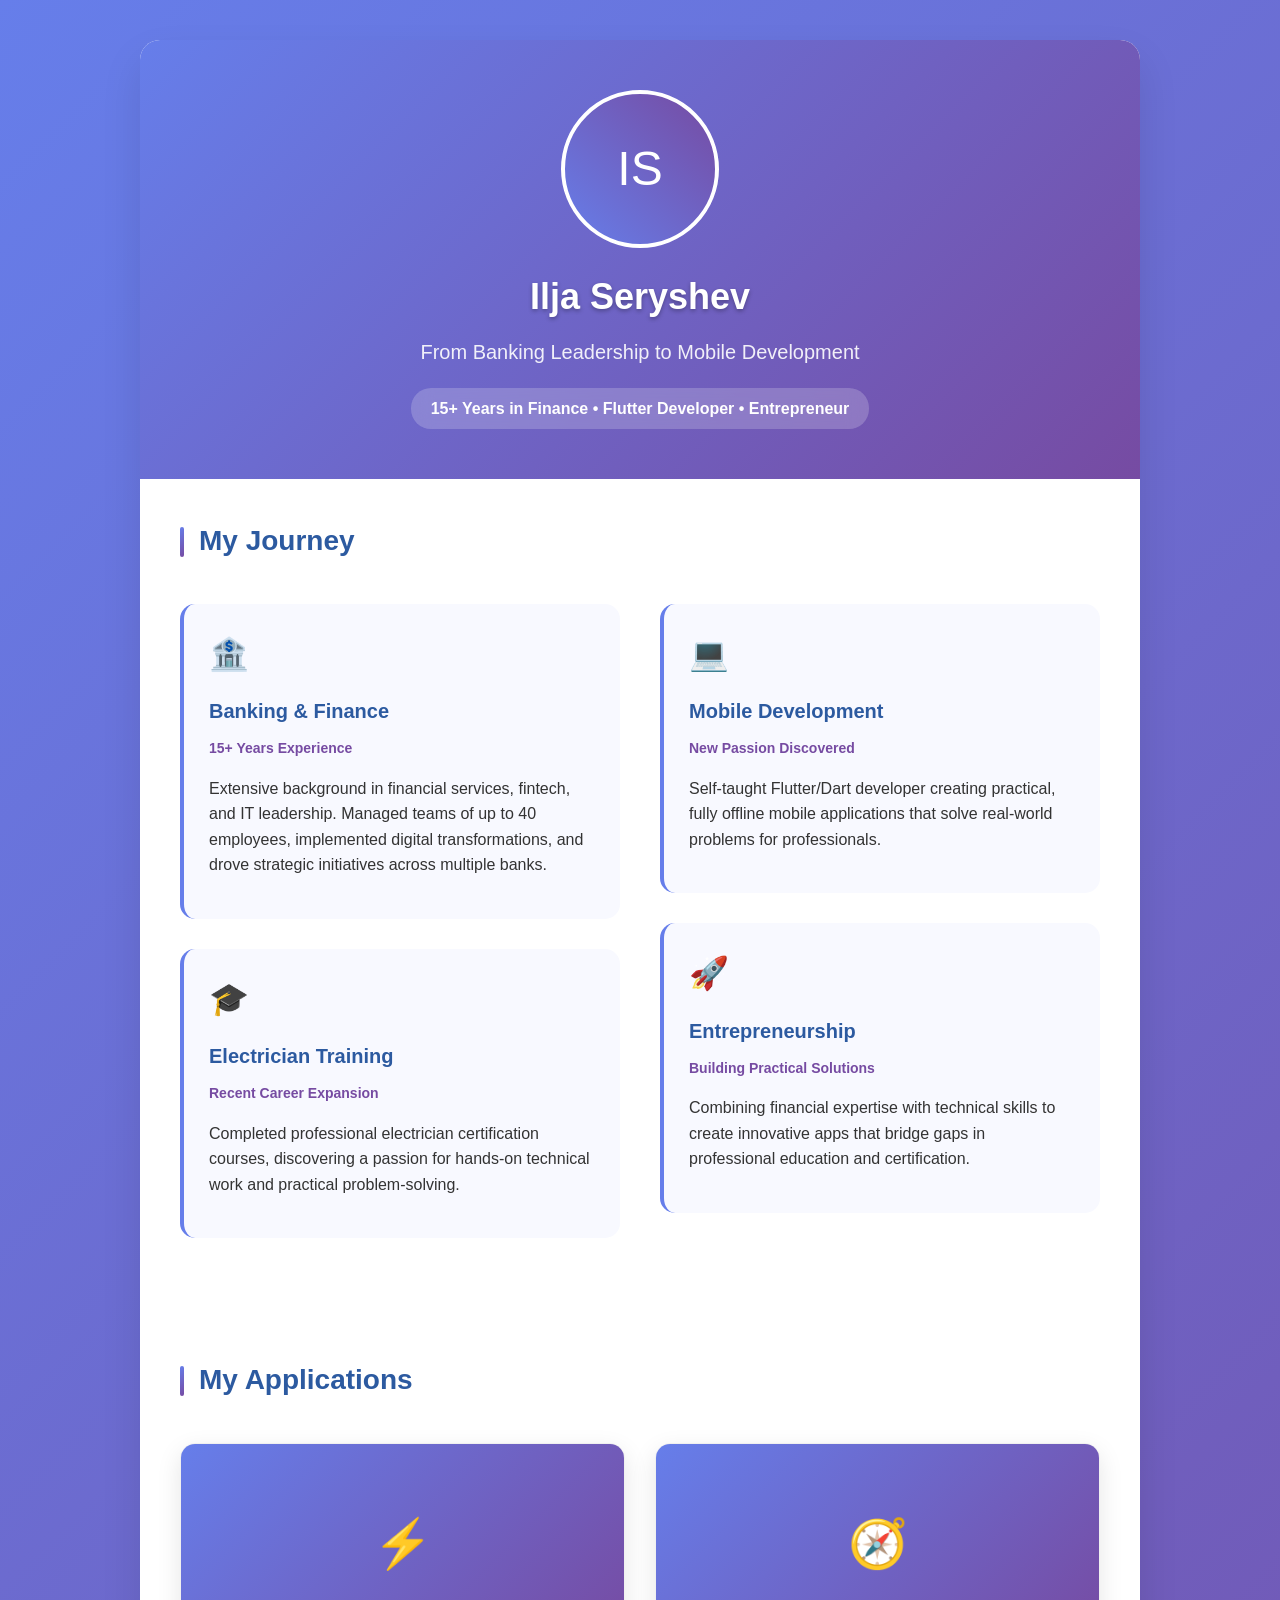
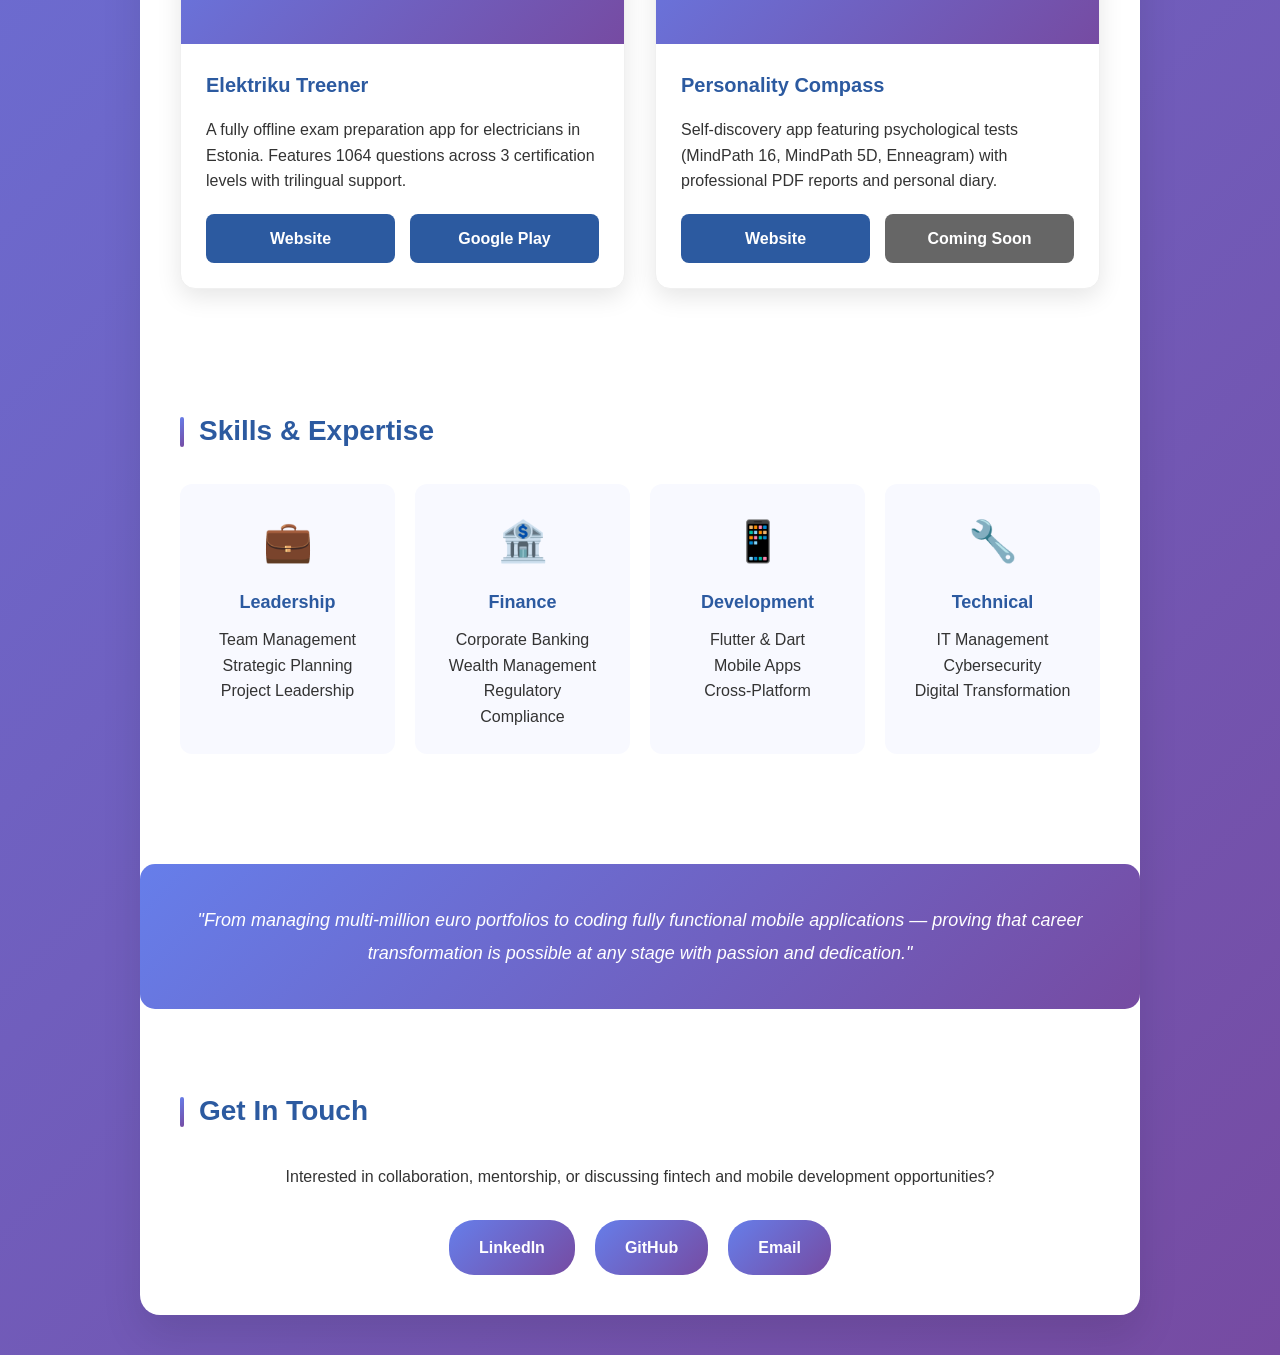
==== index.html @ 9f8ef27c "Create index.html" ====
<!DOCTYPE html>
<html lang="en">
<head>
  <meta charset="UTF-8">
  <meta name="viewport" content="width=device-width, initial-scale=1.0">
  <title>Ilja Seryshev - From Banking to Mobile Development</title>
  
  <style>
    :root {
      --primary: #2c5aa0;
      --secondary: #667eea;
      --accent: #764ba2;
      --text: #333;
      --light: #f8f9ff;
      --white: #ffffff;
    }
    
    body {
      font-family: -apple-system, BlinkMacSystemFont, 'Segoe UI', Roboto, sans-serif;
      background: linear-gradient(135deg, #667eea 0%, #764ba2 100%);
      padding: 20px;
      max-width: 1000px;
      margin: 0 auto;
      line-height: 1.6;
      color: var(--text);
      min-height: 100vh;
    }
    
    .container {
      background: var(--white);
      border-radius: 20px;
      overflow: hidden;
      box-shadow: 0 20px 40px rgba(0,0,0,0.1);
      margin: 20px 0;
    }
    
    .header {
      text-align: center;
      padding: 50px 20px;
      background: linear-gradient(135deg, var(--secondary) 0%, var(--accent) 100%);
      color: var(--white);
      position: relative;
    }
    
    .profile-image {
      width: 150px;
      height: 150px;
      border-radius: 50%;
      border: 4px solid var(--white);
      margin: 0 auto 20px;
      background: linear-gradient(45deg, #667eea, #764ba2);
      display: flex;
      align-items: center;
      justify-content: center;
      font-size: 48px;
      color: white;
    }
    
    .name {
      font-size: 36px;
      font-weight: bold;
      margin-bottom: 10px;
      text-shadow: 0 2px 4px rgba(0,0,0,0.3);
    }
    
    .tagline {
      font-size: 20px;
      opacity: 0.9;
      margin-bottom: 20px;
    }
    
    .journey-tag {
      background: rgba(255,255,255,0.2);
      color: var(--white);
      padding: 8px 20px;
      border-radius: 20px;
      font-size: 16px;
      font-weight: bold;
      backdrop-filter: blur(10px);
      display: inline-block;
    }
    
    .content-section {
      padding: 40px;
    }
    
    .section-title {
      font-size: 28px;
      font-weight: bold;
      color: var(--primary);
      margin-bottom: 30px;
      display: flex;
      align-items: center;
      gap: 15px;
    }
    
    .section-title::before {
      content: "";
      width: 4px;
      height: 30px;
      background: linear-gradient(135deg, var(--secondary) 0%, var(--accent) 100%);
      border-radius: 2px;
    }
    
    .journey-container {
      display: grid;
      grid-template-columns: 1fr 1fr;
      gap: 40px;
      margin: 40px 0;
    }
    
    .journey-column {
      display: flex;
      flex-direction: column;
      gap: 30px;
    }
    
    .journey-card {
      background: var(--light);
      padding: 25px;
      border-radius: 15px;
      border-left: 4px solid var(--secondary);
      transition: transform 0.3s ease;
    }
    
    .journey-card:hover {
      transform: translateY(-5px);
      box-shadow: 0 10px 25px rgba(102, 126, 234, 0.15);
    }
    
    .journey-icon {
      font-size: 32px;
      margin-bottom: 15px;
    }
    
    .journey-title {
      font-weight: bold;
      color: var(--primary);
      margin-bottom: 10px;
      font-size: 20px;
    }
    
    .journey-period {
      color: var(--accent);
      font-weight: bold;
      margin-bottom: 10px;
      font-size: 14px;
    }
    
    .apps-grid {
      display: grid;
      grid-template-columns: repeat(auto-fit, minmax(300px, 1fr));
      gap: 30px;
      margin: 40px 0;
    }
    
    .app-card {
      background: var(--white);
      border-radius: 15px;
      overflow: hidden;
      box-shadow: 0 8px 25px rgba(0,0,0,0.1);
      transition: transform 0.3s ease;
      border: 1px solid #f0f0f0;
    }
    
    .app-card:hover {
      transform: translateY(-8px);
      box-shadow: 0 15px 35px rgba(102, 126, 234, 0.2);
    }
    
    .app-image {
      height: 200px;
      background: linear-gradient(135deg, var(--secondary) 0%, var(--accent) 100%);
      display: flex;
      align-items: center;
      justify-content: center;
      font-size: 48px;
      color: white;
    }
    
    .app-content {
      padding: 25px;
    }
    
    .app-title {
      font-weight: bold;
      color: var(--primary);
      margin-bottom: 10px;
      font-size: 20px;
    }
    
    .app-links {
      display: flex;
      gap: 15px;
      margin-top: 20px;
    }
    
    .app-link {
      flex: 1;
      text-align: center;
      padding: 12px;
      background: var(--primary);
      color: white;
      text-decoration: none;
      border-radius: 8px;
      font-weight: bold;
      transition: background 0.3s ease;
    }
    
    .app-link:hover {
      background: var(--secondary);
    }
    
    .skills-grid {
      display: grid;
      grid-template-columns: repeat(auto-fit, minmax(200px, 1fr));
      gap: 20px;
      margin: 30px 0;
    }
    
    .skill-category {
      background: var(--light);
      padding: 25px;
      border-radius: 12px;
      text-align: center;
    }
    
    .skill-icon {
      font-size: 40px;
      margin-bottom: 15px;
      color: var(--primary);
    }
    
    .skill-title {
      font-weight: bold;
      color: var(--primary);
      margin-bottom: 10px;
      font-size: 18px;
    }
    
    .contact-links {
      display: flex;
      justify-content: center;
      gap: 20px;
      margin-top: 30px;
    }
    
    .contact-link {
      padding: 15px 30px;
      background: linear-gradient(135deg, var(--secondary) 0%, var(--accent) 100%);
      color: white;
      text-decoration: none;
      border-radius: 25px;
      font-weight: bold;
      transition: transform 0.3s ease;
    }
    
    .contact-link:hover {
      transform: translateY(-3px);
    }
    
    .quote {
      font-style: italic;
      text-align: center;
      padding: 40px;
      background: linear-gradient(135deg, var(--secondary) 0%, var(--accent) 100%);
      color: white;
      border-radius: 15px;
      margin: 40px 0;
      font-size: 18px;
      line-height: 1.8;
    }
    
    @media (max-width: 768px) {
      .journey-container {
        grid-template-columns: 1fr;
        gap: 20px;
      }
      
      .apps-grid {
        grid-template-columns: 1fr;
      }
      
      .name {
        font-size: 28px;
      }
      
      .tagline {
        font-size: 18px;
      }
      
      .content-section {
        padding: 30px 20px;
      }
      
      .contact-links {
        flex-direction: column;
        align-items: center;
      }
    }
  </style>
</head>
<body>
  <div class="container">
    <div class="header">
      <div class="profile-image">IS</div>
      <div class="name">Ilja Seryshev</div>
      <div class="tagline">From Banking Leadership to Mobile Development</div>
      <div class="journey-tag">15+ Years in Finance • Flutter Developer • Entrepreneur</div>
    </div>

    <div class="content-section">
      <div class="section-title">My Journey</div>
      <div class="journey-container">
        <div class="journey-column">
          <div class="journey-card">
            <div class="journey-icon">🏦</div>
            <div class="journey-title">Banking & Finance</div>
            <div class="journey-period">15+ Years Experience</div>
            <p>Extensive background in financial services, fintech, and IT leadership. Managed teams of up to 40 employees, implemented digital transformations, and drove strategic initiatives across multiple banks.</p>
          </div>
          
          <div class="journey-card">
            <div class="journey-icon">🎓</div>
            <div class="journey-title">Electrician Training</div>
            <div class="journey-period">Recent Career Expansion</div>
            <p>Completed professional electrician certification courses, discovering a passion for hands-on technical work and practical problem-solving.</p>
          </div>
        </div>
        
        <div class="journey-column">
          <div class="journey-card">
            <div class="journey-icon">💻</div>
            <div class="journey-title">Mobile Development</div>
            <div class="journey-period">New Passion Discovered</div>
            <p>Self-taught Flutter/Dart developer creating practical, fully offline mobile applications that solve real-world problems for professionals.</p>
          </div>
          
          <div class="journey-card">
            <div class="journey-icon">🚀</div>
            <div class="journey-title">Entrepreneurship</div>
            <div class="journey-period">Building Practical Solutions</div>
            <p>Combining financial expertise with technical skills to create innovative apps that bridge gaps in professional education and certification.</p>
          </div>
        </div>
      </div>
    </div>

    <div class="content-section">
      <div class="section-title">My Applications</div>
      <div class="apps-grid">
        <div class="app-card">
          <div class="app-image">⚡</div>
          <div class="app-content">
            <div class="app-title">Elektriku Treener</div>
            <p>A fully offline exam preparation app for electricians in Estonia. Features 1064 questions across 3 certification levels with trilingual support.</p>
            <div class="app-links">
              <a href="https://ferrosergio-dev.github.io/elektriku-treener-app/" class="app-link" target="_blank">Website</a>
              <a href="https://play.google.com/store/apps/details?id=ee.elektriku.treener" class="app-link" target="_blank">Google Play</a>
            </div>
          </div>
        </div>
        
        <div class="app-card">
          <div class="app-image">🧭</div>
          <div class="app-content">
            <div class="app-title">Personality Compass</div>
            <p>Self-discovery app featuring psychological tests (MindPath 16, MindPath 5D, Enneagram) with professional PDF reports and personal diary.</p>
            <div class="app-links">
              <a href="https://ferrosergio-dev.github.io/personality-compass-app/" class="app-link" target="_blank">Website</a>
              <a href="#" class="app-link" style="background: #666;">Coming Soon</a>
            </div>
          </div>
        </div>
      </div>
    </div>

    <div class="content-section">
      <div class="section-title">Skills & Expertise</div>
      <div class="skills-grid">
        <div class="skill-category">
          <div class="skill-icon">💼</div>
          <div class="skill-title">Leadership</div>
          <div>Team Management<br>Strategic Planning<br>Project Leadership</div>
        </div>
        
        <div class="skill-category">
          <div class="skill-icon">🏦</div>
          <div class="skill-title">Finance</div>
          <div>Corporate Banking<br>Wealth Management<br>Regulatory Compliance</div>
        </div>
        
        <div class="skill-category">
          <div class="skill-icon">📱</div>
          <div class="skill-title">Development</div>
          <div>Flutter & Dart<br>Mobile Apps<br>Cross-Platform</div>
        </div>
        
        <div class="skill-category">
          <div class="skill-icon">🔧</div>
          <div class="skill-title">Technical</div>
          <div>IT Management<br>Cybersecurity<br>Digital Transformation</div>
        </div>
      </div>
    </div>

    <div class="quote">
      "From managing multi-million euro portfolios to coding fully functional mobile applications — proving that career transformation is possible at any stage with passion and dedication."
    </div>

    <div class="content-section" style="text-align: center;">
      <div class="section-title">Get In Touch</div>
      <p>Interested in collaboration, mentorship, or discussing fintech and mobile development opportunities?</p>
      <div class="contact-links">
        <a href="https://www.linkedin.com/in/ilja-seryshev/" class="contact-link" target="_blank">LinkedIn</a>
        <a href="https://github.com/ferrosergio-dev" class="contact-link" target="_blank">GitHub</a>
        <a href="mailto:ilja.seryshev@gmail.com" class="contact-link">Email</a>
      </div>
    </div>
  </div>

  <script>
    // Smooth scrolling for navigation
    document.querySelectorAll('a[href^="#"]').forEach(anchor => {
      anchor.addEventListener('click', function (e) {
        e.preventDefault();
        document.querySelector(this.getAttribute('href')).scrollIntoView({
          behavior: 'smooth'
        });
      });
    });
  </script>
</body>
</html>
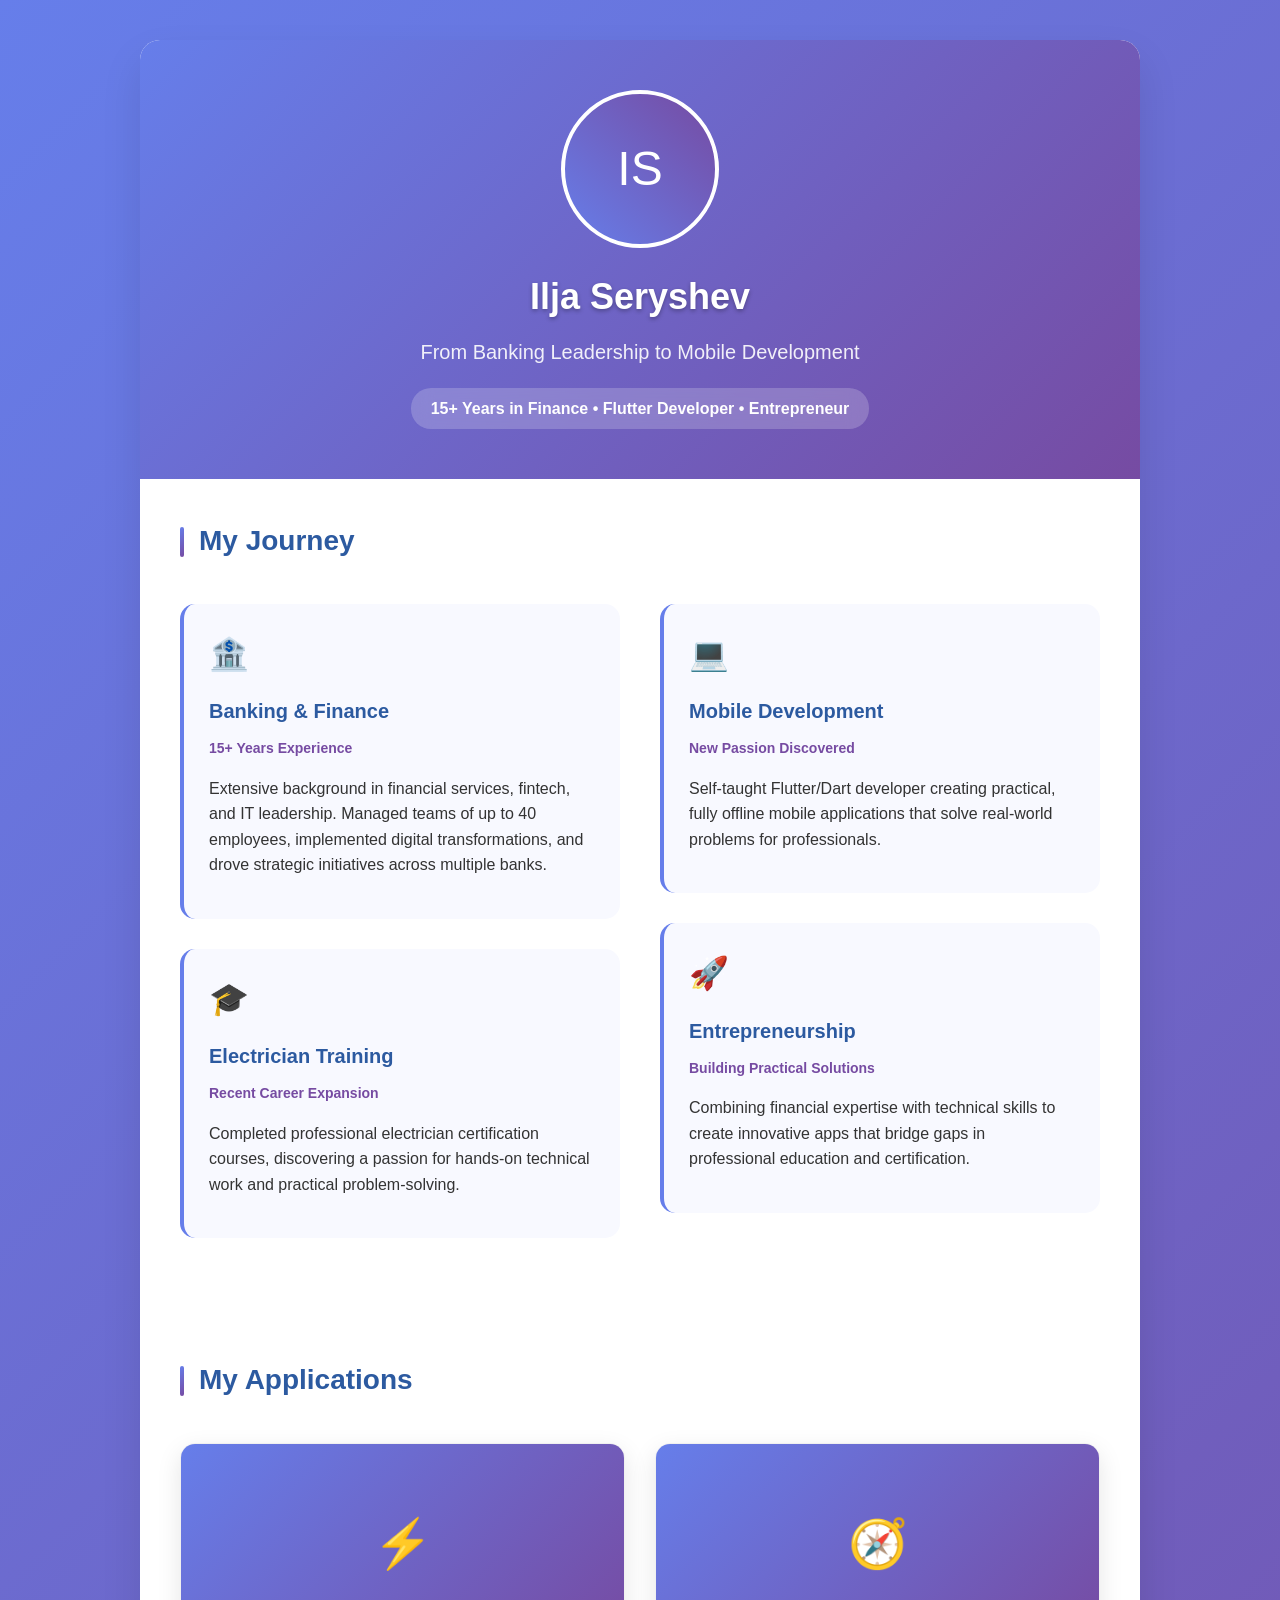
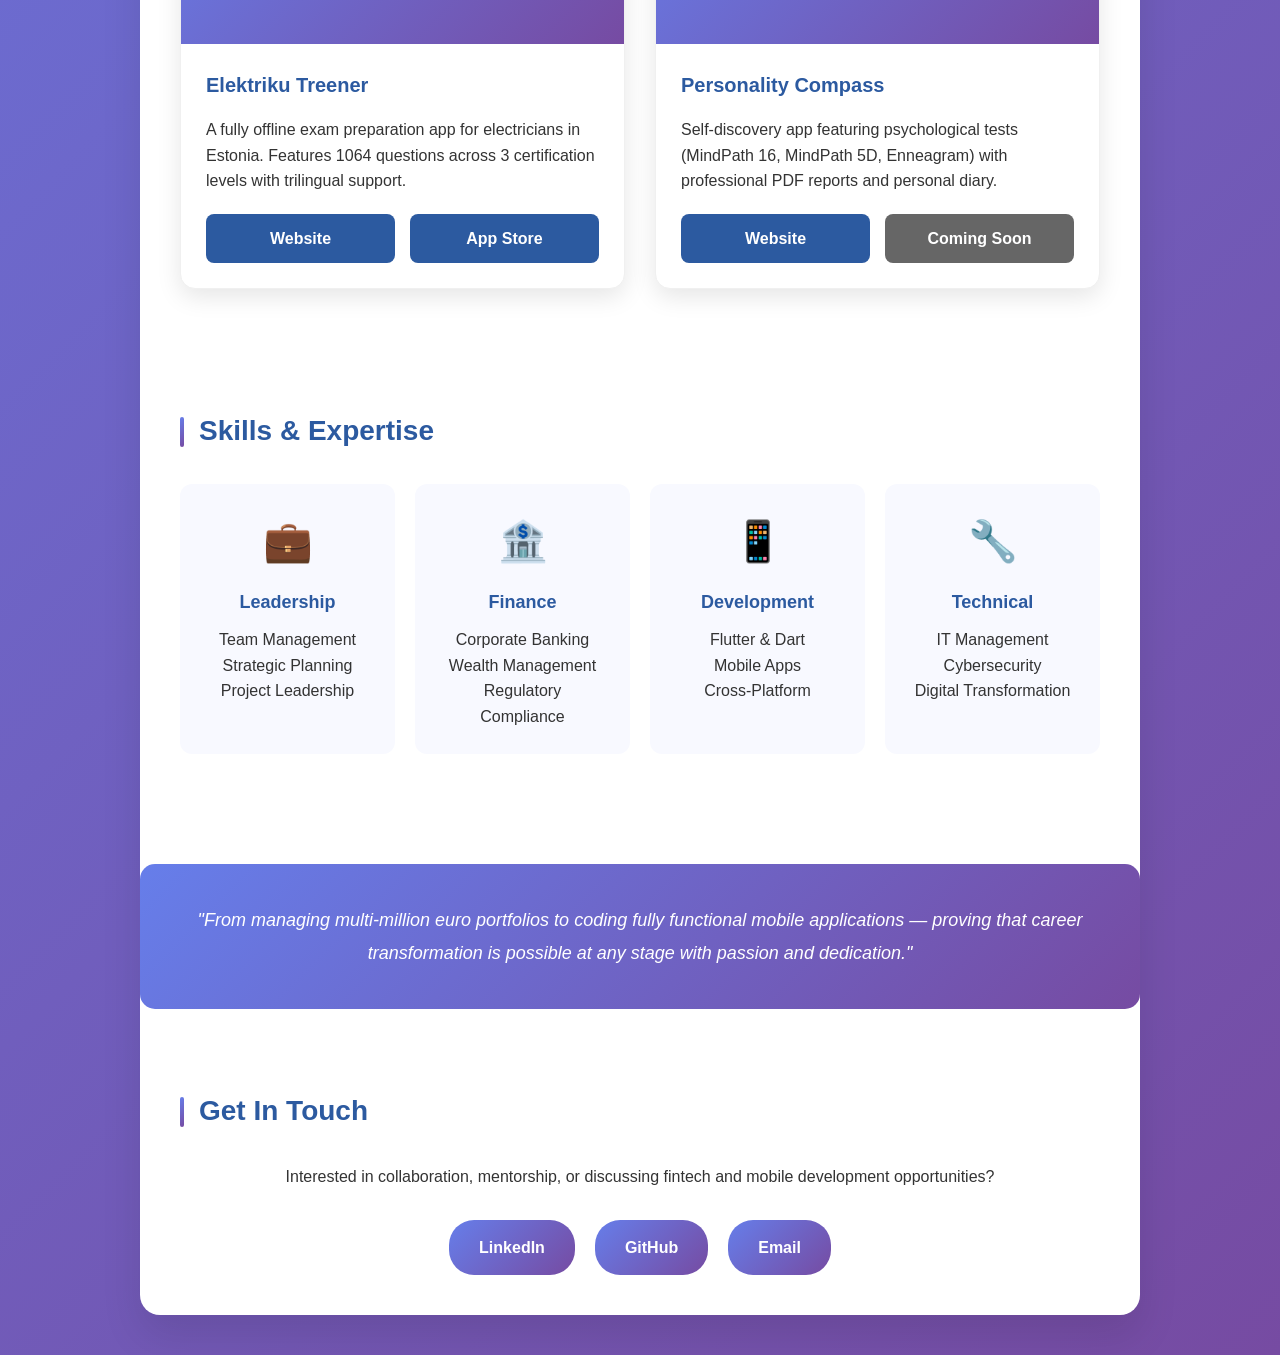
==== commit c61d5bfc: "Changed Play Market button to App Store" ====
--- a/index.html
+++ b/index.html
@@ -356,7 +356,7 @@
             <p>A fully offline exam preparation app for electricians in Estonia. Features 1064 questions across 3 certification levels with trilingual support.</p>
             <div class="app-links">
               <a href="https://ferrosergio-dev.github.io/elektriku-treener-app/" class="app-link" target="_blank">Website</a>
-              <a href="https://play.google.com/store/apps/details?id=ee.elektriku.treener" class="app-link" target="_blank">Google Play</a>
+              <a href="https://apps.apple.com/ee/app/elektriku-treener/id6754495338" class="app-link" target="_blank">App Store</a>
             </div>
           </div>
         </div>
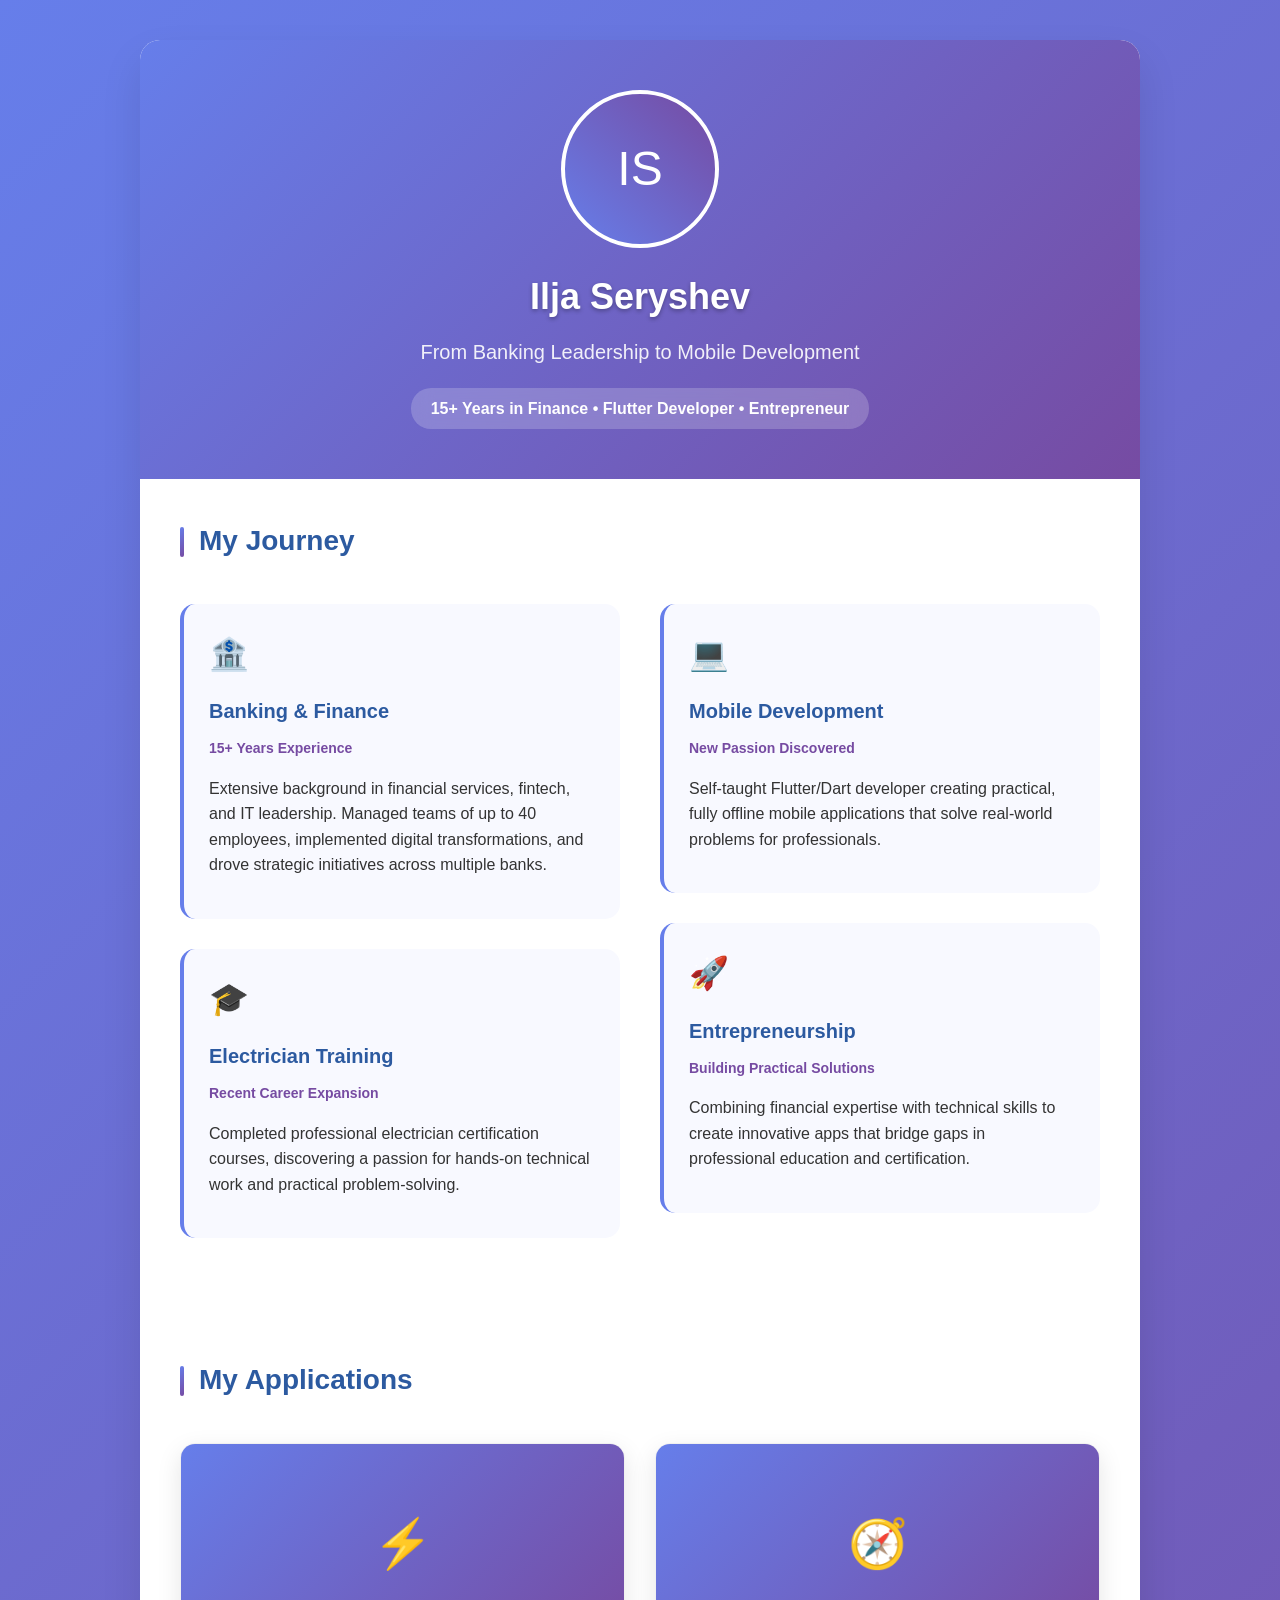
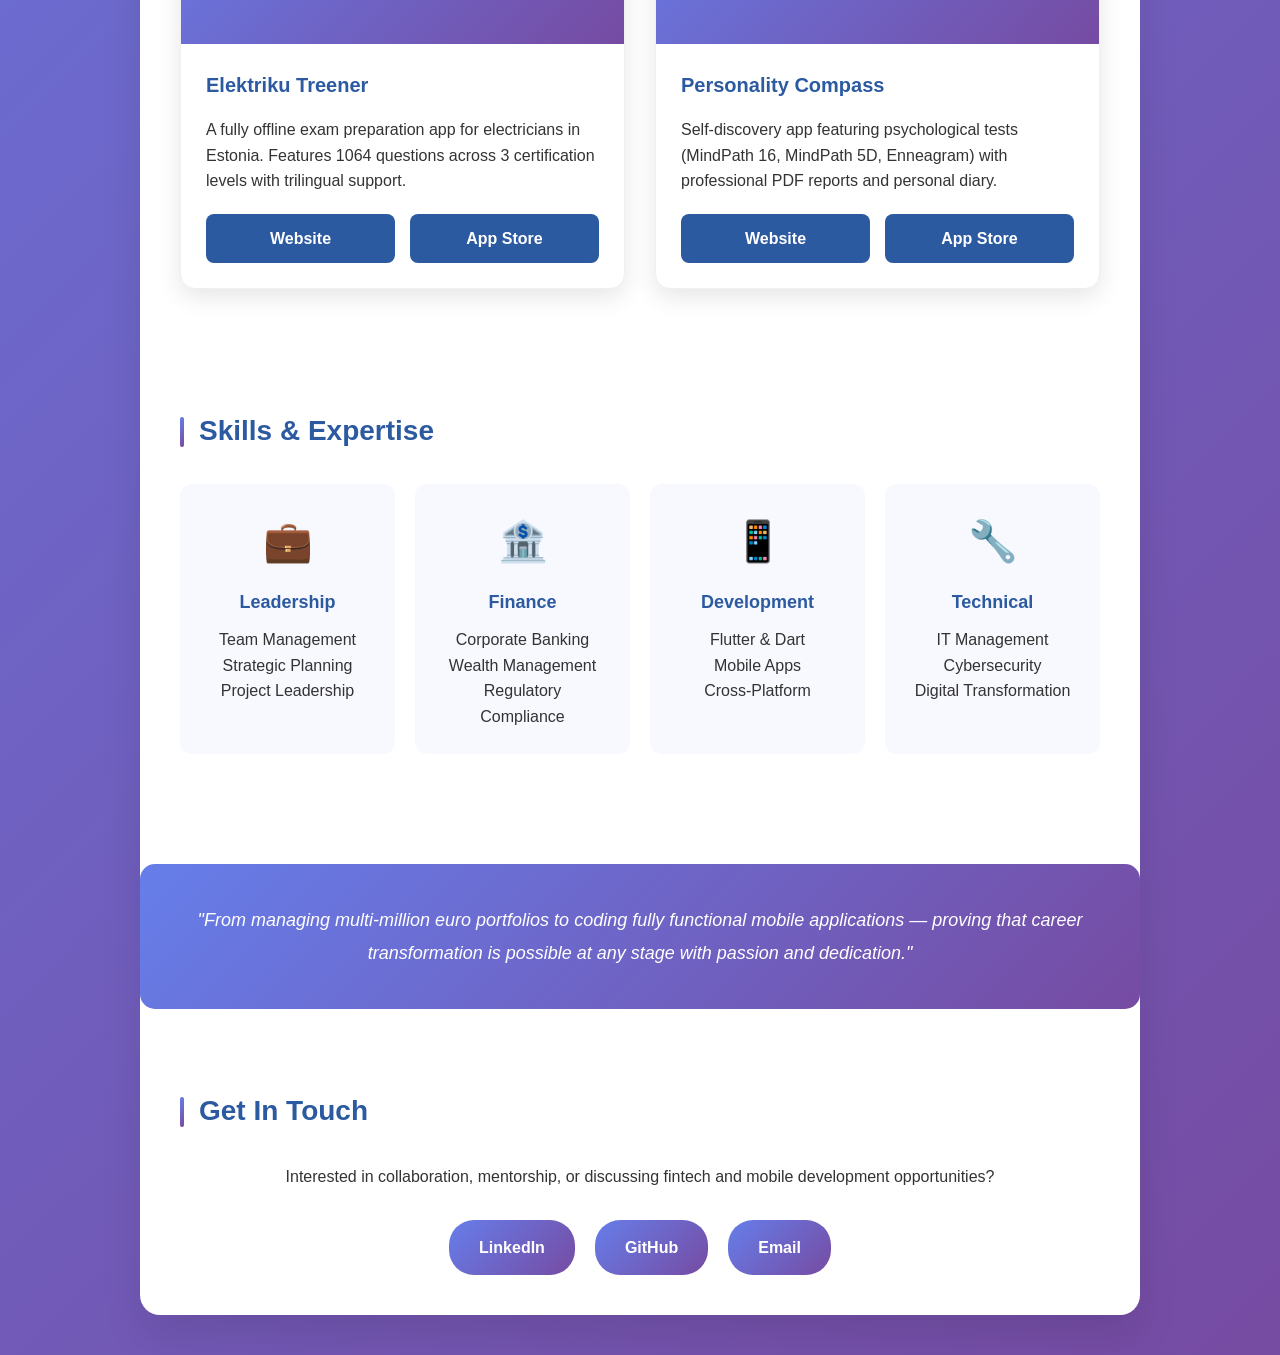
==== commit 290bbacc: "Added App Store link for Personality Compass" ====
--- a/index.html
+++ b/index.html
@@ -368,7 +368,7 @@
             <p>Self-discovery app featuring psychological tests (MindPath 16, MindPath 5D, Enneagram) with professional PDF reports and personal diary.</p>
             <div class="app-links">
               <a href="https://ferrosergio-dev.github.io/personality-compass-app/" class="app-link" target="_blank">Website</a>
-              <a href="#" class="app-link" style="background: #666;">Coming Soon</a>
+              <a href="https://apps.apple.com/ee/app/elektriku-treener/id6756028837" class="app-link" target="_blank">App Store</a>
             </div>
           </div>
         </div>
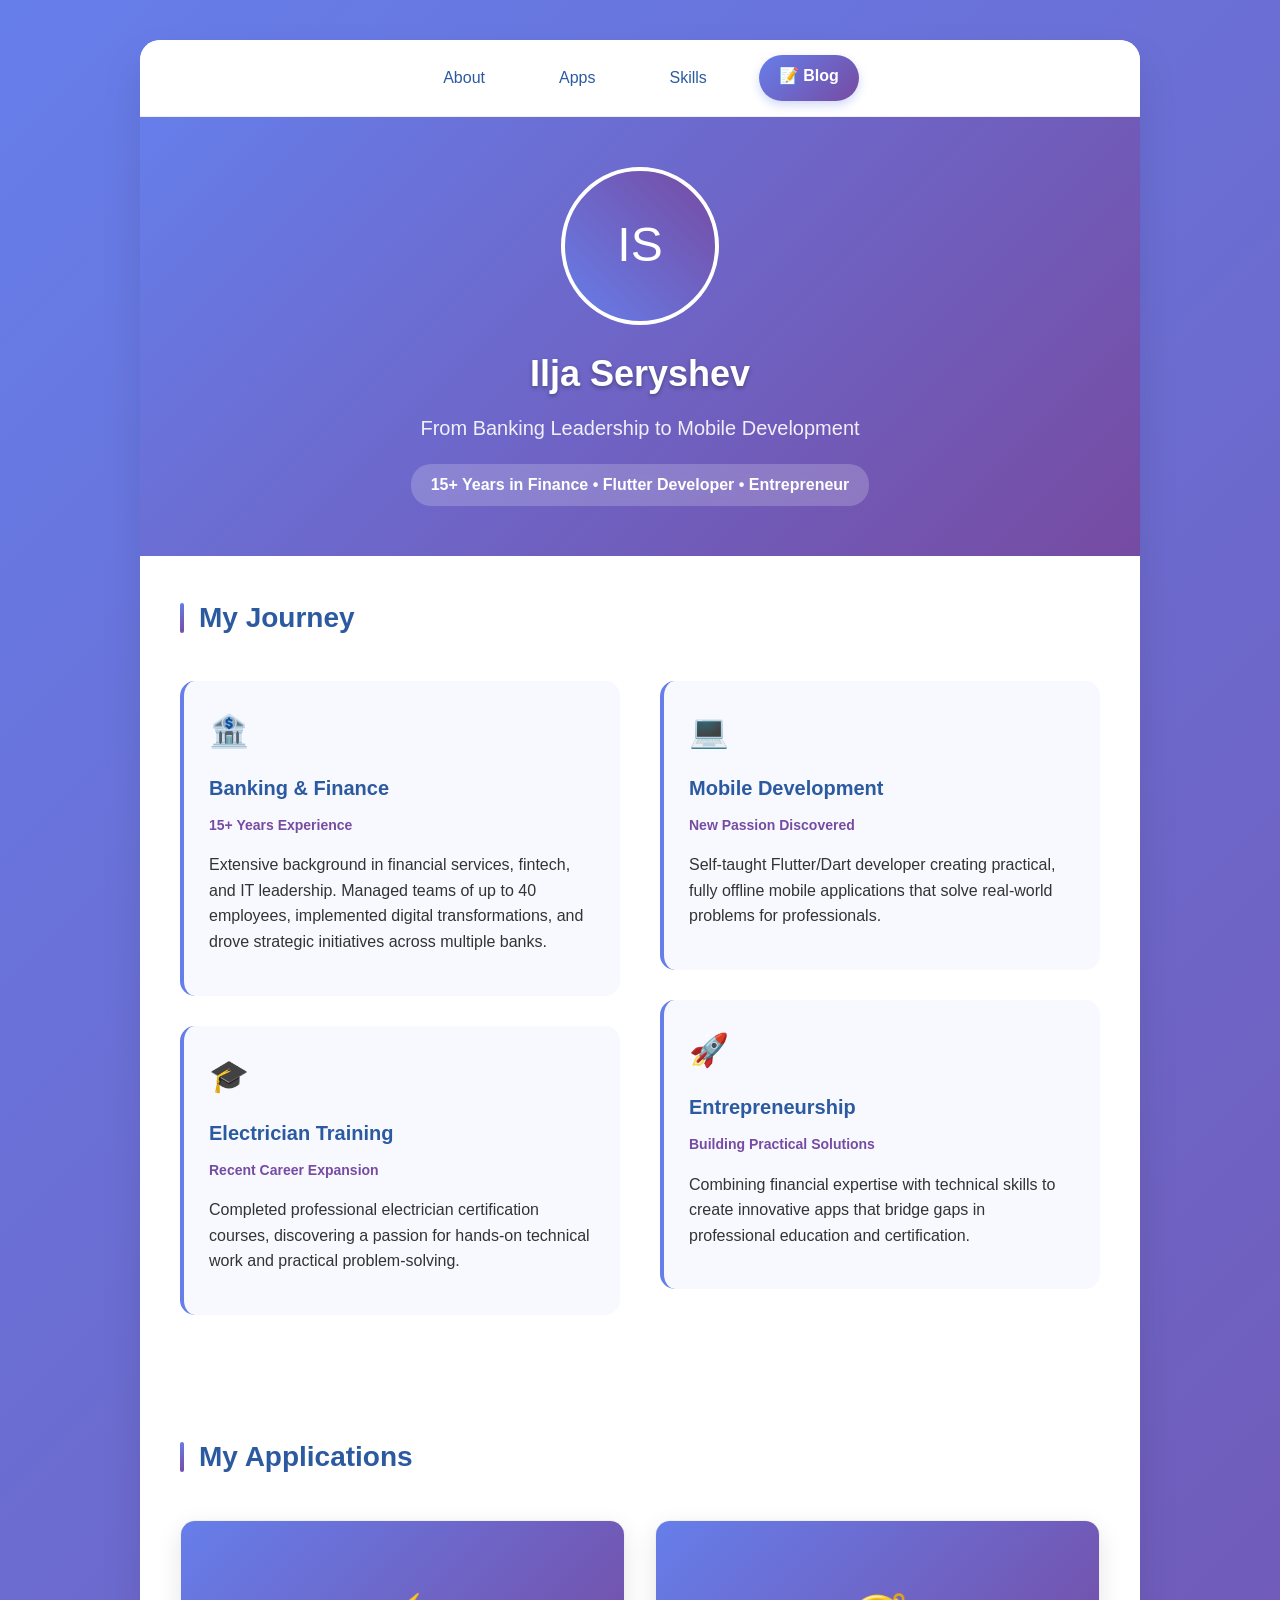
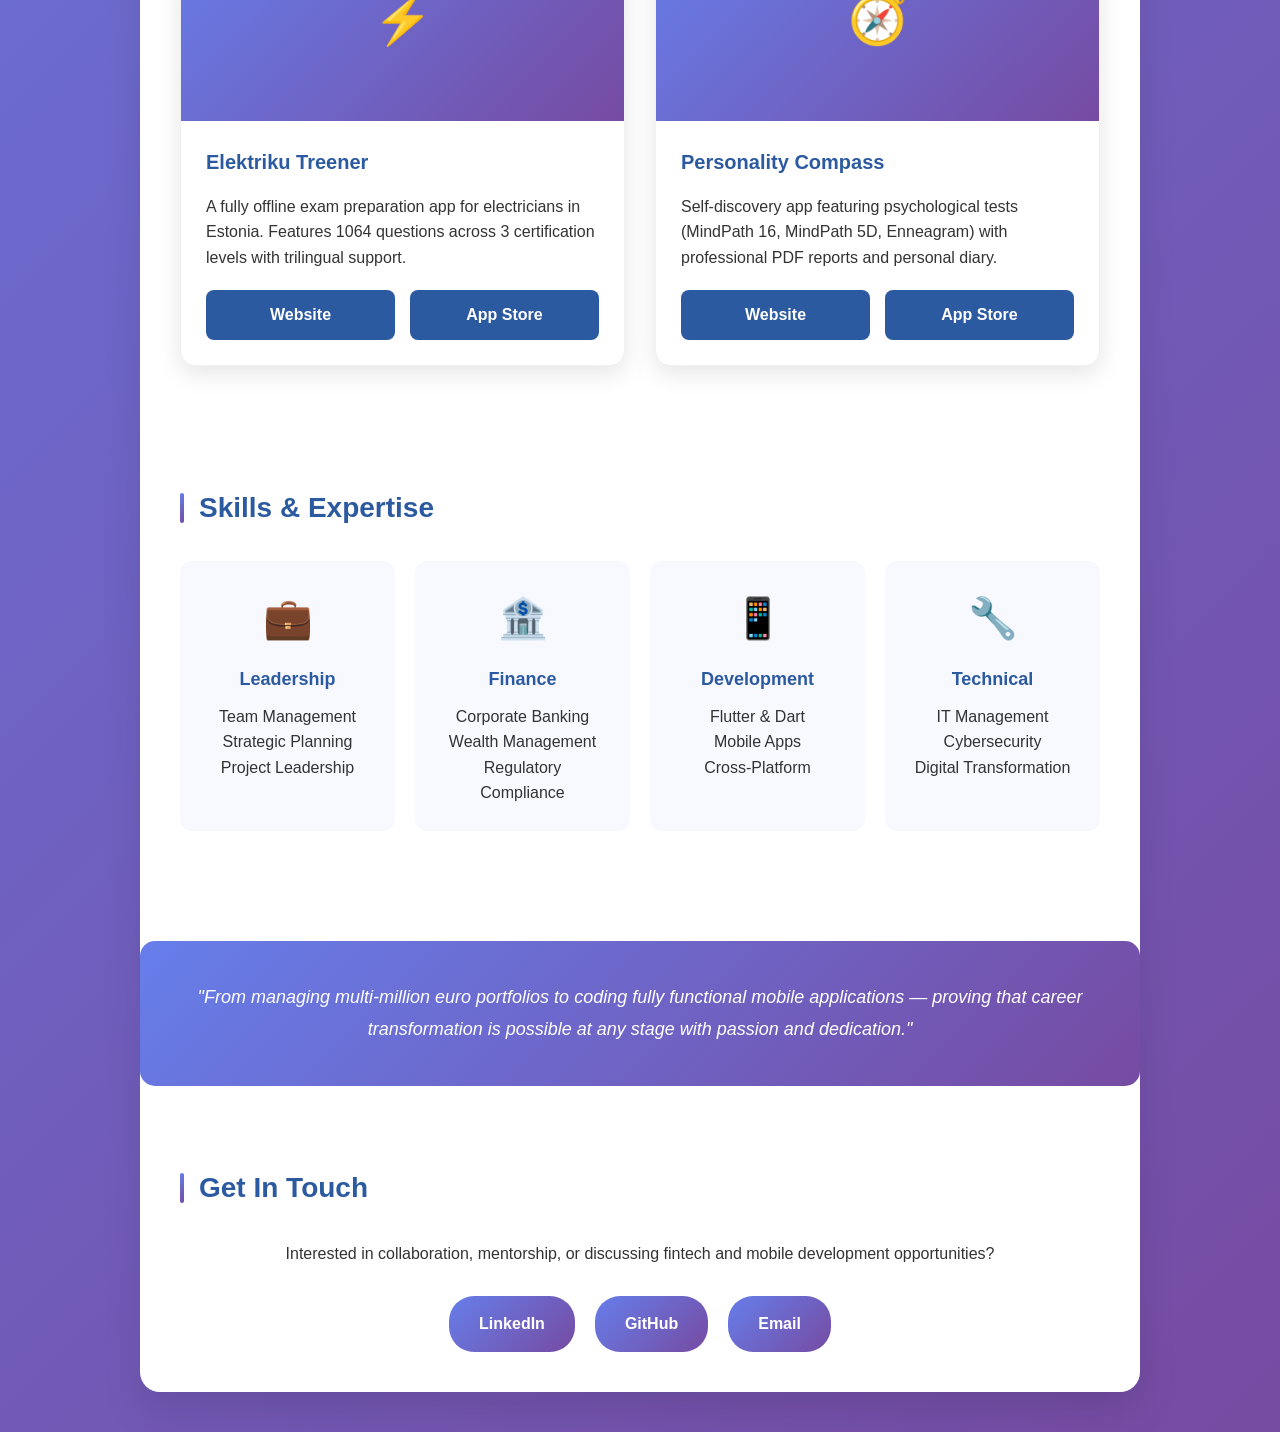
==== commit b7702dc3: "Add blog section with articles and styles" ====
--- a/index.html
+++ b/index.html
@@ -5,303 +5,21 @@
   <meta name="viewport" content="width=device-width, initial-scale=1.0">
   <title>Ilja Seryshev - From Banking to Mobile Development</title>
   
-  <style>
-    :root {
-      --primary: #2c5aa0;
-      --secondary: #667eea;
-      --accent: #764ba2;
-      --text: #333;
-      --light: #f8f9ff;
-      --white: #ffffff;
-    }
-    
-    body {
-      font-family: -apple-system, BlinkMacSystemFont, 'Segoe UI', Roboto, sans-serif;
-      background: linear-gradient(135deg, #667eea 0%, #764ba2 100%);
-      padding: 20px;
-      max-width: 1000px;
-      margin: 0 auto;
-      line-height: 1.6;
-      color: var(--text);
-      min-height: 100vh;
-    }
-    
-    .container {
-      background: var(--white);
-      border-radius: 20px;
-      overflow: hidden;
-      box-shadow: 0 20px 40px rgba(0,0,0,0.1);
-      margin: 20px 0;
-    }
-    
-    .header {
-      text-align: center;
-      padding: 50px 20px;
-      background: linear-gradient(135deg, var(--secondary) 0%, var(--accent) 100%);
-      color: var(--white);
-      position: relative;
-    }
-    
-    .profile-image {
-      width: 150px;
-      height: 150px;
-      border-radius: 50%;
-      border: 4px solid var(--white);
-      margin: 0 auto 20px;
-      background: linear-gradient(45deg, #667eea, #764ba2);
-      display: flex;
-      align-items: center;
-      justify-content: center;
-      font-size: 48px;
-      color: white;
-    }
-    
-    .name {
-      font-size: 36px;
-      font-weight: bold;
-      margin-bottom: 10px;
-      text-shadow: 0 2px 4px rgba(0,0,0,0.3);
-    }
-    
-    .tagline {
-      font-size: 20px;
-      opacity: 0.9;
-      margin-bottom: 20px;
-    }
-    
-    .journey-tag {
-      background: rgba(255,255,255,0.2);
-      color: var(--white);
-      padding: 8px 20px;
-      border-radius: 20px;
-      font-size: 16px;
-      font-weight: bold;
-      backdrop-filter: blur(10px);
-      display: inline-block;
-    }
-    
-    .content-section {
-      padding: 40px;
-    }
-    
-    .section-title {
-      font-size: 28px;
-      font-weight: bold;
-      color: var(--primary);
-      margin-bottom: 30px;
-      display: flex;
-      align-items: center;
-      gap: 15px;
-    }
-    
-    .section-title::before {
-      content: "";
-      width: 4px;
-      height: 30px;
-      background: linear-gradient(135deg, var(--secondary) 0%, var(--accent) 100%);
-      border-radius: 2px;
-    }
-    
-    .journey-container {
-      display: grid;
-      grid-template-columns: 1fr 1fr;
-      gap: 40px;
-      margin: 40px 0;
-    }
-    
-    .journey-column {
-      display: flex;
-      flex-direction: column;
-      gap: 30px;
-    }
-    
-    .journey-card {
-      background: var(--light);
-      padding: 25px;
-      border-radius: 15px;
-      border-left: 4px solid var(--secondary);
-      transition: transform 0.3s ease;
-    }
-    
-    .journey-card:hover {
-      transform: translateY(-5px);
-      box-shadow: 0 10px 25px rgba(102, 126, 234, 0.15);
-    }
-    
-    .journey-icon {
-      font-size: 32px;
-      margin-bottom: 15px;
-    }
-    
-    .journey-title {
-      font-weight: bold;
-      color: var(--primary);
-      margin-bottom: 10px;
-      font-size: 20px;
-    }
-    
-    .journey-period {
-      color: var(--accent);
-      font-weight: bold;
-      margin-bottom: 10px;
-      font-size: 14px;
-    }
-    
-    .apps-grid {
-      display: grid;
-      grid-template-columns: repeat(auto-fit, minmax(300px, 1fr));
-      gap: 30px;
-      margin: 40px 0;
-    }
-    
-    .app-card {
-      background: var(--white);
-      border-radius: 15px;
-      overflow: hidden;
-      box-shadow: 0 8px 25px rgba(0,0,0,0.1);
-      transition: transform 0.3s ease;
-      border: 1px solid #f0f0f0;
-    }
-    
-    .app-card:hover {
-      transform: translateY(-8px);
-      box-shadow: 0 15px 35px rgba(102, 126, 234, 0.2);
-    }
-    
-    .app-image {
-      height: 200px;
-      background: linear-gradient(135deg, var(--secondary) 0%, var(--accent) 100%);
-      display: flex;
-      align-items: center;
-      justify-content: center;
-      font-size: 48px;
-      color: white;
-    }
-    
-    .app-content {
-      padding: 25px;
-    }
-    
-    .app-title {
-      font-weight: bold;
-      color: var(--primary);
-      margin-bottom: 10px;
-      font-size: 20px;
-    }
-    
-    .app-links {
-      display: flex;
-      gap: 15px;
-      margin-top: 20px;
-    }
-    
-    .app-link {
-      flex: 1;
-      text-align: center;
-      padding: 12px;
-      background: var(--primary);
-      color: white;
-      text-decoration: none;
-      border-radius: 8px;
-      font-weight: bold;
-      transition: background 0.3s ease;
-    }
-    
-    .app-link:hover {
-      background: var(--secondary);
-    }
-    
-    .skills-grid {
-      display: grid;
-      grid-template-columns: repeat(auto-fit, minmax(200px, 1fr));
-      gap: 20px;
-      margin: 30px 0;
-    }
-    
-    .skill-category {
-      background: var(--light);
-      padding: 25px;
-      border-radius: 12px;
-      text-align: center;
-    }
-    
-    .skill-icon {
-      font-size: 40px;
-      margin-bottom: 15px;
-      color: var(--primary);
-    }
-    
-    .skill-title {
-      font-weight: bold;
-      color: var(--primary);
-      margin-bottom: 10px;
-      font-size: 18px;
-    }
-    
-    .contact-links {
-      display: flex;
-      justify-content: center;
-      gap: 20px;
-      margin-top: 30px;
-    }
-    
-    .contact-link {
-      padding: 15px 30px;
-      background: linear-gradient(135deg, var(--secondary) 0%, var(--accent) 100%);
-      color: white;
-      text-decoration: none;
-      border-radius: 25px;
-      font-weight: bold;
-      transition: transform 0.3s ease;
-    }
-    
-    .contact-link:hover {
-      transform: translateY(-3px);
-    }
-    
-    .quote {
-      font-style: italic;
-      text-align: center;
-      padding: 40px;
-      background: linear-gradient(135deg, var(--secondary) 0%, var(--accent) 100%);
-      color: white;
-      border-radius: 15px;
-      margin: 40px 0;
-      font-size: 18px;
-      line-height: 1.8;
-    }
-    
-    @media (max-width: 768px) {
-      .journey-container {
-        grid-template-columns: 1fr;
-        gap: 20px;
-      }
-      
-      .apps-grid {
-        grid-template-columns: 1fr;
-      }
-      
-      .name {
-        font-size: 28px;
-      }
-      
-      .tagline {
-        font-size: 18px;
-      }
-      
-      .content-section {
-        padding: 30px 20px;
-      }
-      
-      .contact-links {
-        flex-direction: column;
-        align-items: center;
-      }
-    }
-  </style>
+  <!-- CSS -->
+  <link rel="stylesheet" href="/css/main.css">
 </head>
 <body>
   <div class="container">
+    <!-- Навигация -->
+    <div class="nav-bar">
+      <div class="nav-links">
+        <a href="#about" class="active">About</a>
+        <a href="#apps">Apps</a>
+        <a href="#skills">Skills</a>
+        <a href="/blog/" class="blog-link">📝 Blog</a>
+      </div>
+    </div>
+
     <div class="header">
       <div class="profile-image">IS</div>
       <div class="name">Ilja Seryshev</div>
@@ -309,7 +27,7 @@
       <div class="journey-tag">15+ Years in Finance • Flutter Developer • Entrepreneur</div>
     </div>
 
-    <div class="content-section">
+    <div id="about" class="content-section">
       <div class="section-title">My Journey</div>
       <div class="journey-container">
         <div class="journey-column">
@@ -346,7 +64,7 @@
       </div>
     </div>
 
-    <div class="content-section">
+    <div id="apps" class="content-section">
       <div class="section-title">My Applications</div>
       <div class="apps-grid">
         <div class="app-card">
@@ -367,7 +85,7 @@
             <div class="app-title">Personality Compass</div>
             <p>Self-discovery app featuring psychological tests (MindPath 16, MindPath 5D, Enneagram) with professional PDF reports and personal diary.</p>
             <div class="app-links">
-              <a href="https://ferrosergio-dev.github.io/personality-compass-app/" class="app-link" target="_blank">Website</a>
+              <a href="https://personality-compass.app" class="app-link" target="_blank">Website</a>
               <a href="https://apps.apple.com/ee/app/elektriku-treener/id6756028837" class="app-link" target="_blank">App Store</a>
             </div>
           </div>
@@ -375,7 +93,7 @@
       </div>
     </div>
 
-    <div class="content-section">
+    <div id="skills" class="content-section">
       <div class="section-title">Skills & Expertise</div>
       <div class="skills-grid">
         <div class="skill-category">
@@ -430,5 +148,30 @@
       });
     });
   </script>
+
+  <script>
+  // Подсветка активного пункта меню при скролле
+  window.addEventListener('scroll', function() {
+    const sections = document.querySelectorAll('.content-section');
+    const navLinks = document.querySelectorAll('.nav-links a:not(.blog-link)');
+    
+    let current = '';
+    
+    sections.forEach(section => {
+      const sectionTop = section.offsetTop - 100;
+      const sectionHeight = section.clientHeight;
+      if (pageYOffset >= sectionTop && pageYOffset < sectionTop + sectionHeight) {
+        current = section.getAttribute('id');
+      }
+    });
+    
+    navLinks.forEach(link => {
+      link.classList.remove('active');
+      if (link.getAttribute('href') === `#${current}`) {
+        link.classList.add('active');
+      }
+    });
+  });
+</script>
 </body>
-</html>
+</html>
--- a/css/main.css
+++ b/css/main.css
@@ -0,0 +1,535 @@
+/* ===== ОСНОВНЫЕ СТИЛИ ===== */
+:root {
+  --primary: #2c5aa0;
+  --secondary: #667eea;
+  --accent: #764ba2;
+  --text: #333;
+  --light: #f8f9ff;
+  --white: #ffffff;
+}
+
+body {
+  font-family: -apple-system, BlinkMacSystemFont, 'Segoe UI', Roboto, sans-serif;
+  background: linear-gradient(135deg, #667eea 0%, #764ba2 100%);
+  padding: 20px;
+  max-width: 1000px;
+  margin: 0 auto;
+  line-height: 1.6;
+  color: var(--text);
+  min-height: 100vh;
+}
+
+.container {
+  background: var(--white);
+  border-radius: 20px;
+  overflow: hidden;
+  box-shadow: 0 20px 40px rgba(0,0,0,0.1);
+  margin: 20px 0;
+}
+
+/* ===== НАВИГАЦИЯ ===== */
+.nav-bar {
+  background: white;
+  padding: 15px 0;
+  border-bottom: 1px solid #f0f0f0;
+  position: sticky;
+  top: 0;
+  z-index: 100;
+  backdrop-filter: blur(10px);
+  background: rgba(255, 255, 255, 0.95);
+}
+
+.nav-links {
+  display: flex;
+  justify-content: center;
+  gap: 30px;
+  max-width: 1000px;
+  margin: 0 auto;
+  padding: 0 20px;
+  flex-wrap: wrap;
+}
+
+.nav-links a {
+  padding: 8px 20px;
+  border-radius: 25px;
+  text-decoration: none;
+  font-weight: 500;
+  font-size: 16px;
+  transition: all 0.3s ease;
+  color: var(--primary);
+  background: transparent;
+  border: 2px solid transparent;
+}
+
+.nav-links a:hover {
+  background: var(--light);
+  color: var(--accent);
+  transform: translateY(-2px);
+}
+
+/* Активная ссылка (для текущей страницы) */
+.nav-links a.active {
+  background: var(--light);
+  color: var(--accent);
+  border-color: var(--secondary);
+}
+
+/* Специальный стиль для Blog (выделяется) */
+.nav-links .blog-link {
+  background: linear-gradient(135deg, var(--secondary) 0%, var(--accent) 100%);
+  color: white !important;
+  border: none;
+  font-weight: 600;
+  box-shadow: 0 4px 10px rgba(102, 126, 234, 0.3);
+}
+
+.nav-links .blog-link:hover {
+  transform: translateY(-3px);
+  box-shadow: 0 6px 15px rgba(102, 126, 234, 0.4);
+  background: linear-gradient(135deg, var(--accent) 0%, var(--secondary) 100%);
+}
+
+/* Адаптация для мобильных */
+@media (max-width: 768px) {
+  .nav-links {
+    gap: 15px;
+  }
+  
+  .nav-links a {
+    padding: 6px 15px;
+    font-size: 14px;
+  }
+}
+
+/* ===== ХЕДЕР ===== */
+.header {
+  text-align: center;
+  padding: 50px 20px;
+  background: linear-gradient(135deg, var(--secondary) 0%, var(--accent) 100%);
+  color: var(--white);
+  position: relative;
+}
+
+.profile-image {
+  width: 150px;
+  height: 150px;
+  border-radius: 50%;
+  border: 4px solid var(--white);
+  margin: 0 auto 20px;
+  background: linear-gradient(45deg, #667eea, #764ba2);
+  display: flex;
+  align-items: center;
+  justify-content: center;
+  font-size: 48px;
+  color: white;
+}
+
+.name {
+  font-size: 36px;
+  font-weight: bold;
+  margin-bottom: 10px;
+  text-shadow: 0 2px 4px rgba(0,0,0,0.3);
+}
+
+.tagline {
+  font-size: 20px;
+  opacity: 0.9;
+  margin-bottom: 20px;
+}
+
+.journey-tag {
+  background: rgba(255,255,255,0.2);
+  color: var(--white);
+  padding: 8px 20px;
+  border-radius: 20px;
+  font-size: 16px;
+  font-weight: bold;
+  backdrop-filter: blur(10px);
+  display: inline-block;
+  text-decoration: none;
+}
+
+/* ===== СЕКЦИИ ===== */
+.content-section {
+  padding: 40px;
+}
+
+.section-title {
+  font-size: 28px;
+  font-weight: bold;
+  color: var(--primary);
+  margin-bottom: 30px;
+  display: flex;
+  align-items: center;
+  gap: 15px;
+}
+
+.section-title::before {
+  content: "";
+  width: 4px;
+  height: 30px;
+  background: linear-gradient(135deg, var(--secondary) 0%, var(--accent) 100%);
+  border-radius: 2px;
+}
+
+/* ===== JOURNEY CARDS ===== */
+.journey-container {
+  display: grid;
+  grid-template-columns: 1fr 1fr;
+  gap: 40px;
+  margin: 40px 0;
+}
+
+.journey-column {
+  display: flex;
+  flex-direction: column;
+  gap: 30px;
+}
+
+.journey-card {
+  background: var(--light);
+  padding: 25px;
+  border-radius: 15px;
+  border-left: 4px solid var(--secondary);
+  transition: transform 0.3s ease;
+}
+
+.journey-card:hover {
+  transform: translateY(-5px);
+  box-shadow: 0 10px 25px rgba(102, 126, 234, 0.15);
+}
+
+.journey-icon {
+  font-size: 32px;
+  margin-bottom: 15px;
+}
+
+.journey-title {
+  font-weight: bold;
+  color: var(--primary);
+  margin-bottom: 10px;
+  font-size: 20px;
+}
+
+.journey-period {
+  color: var(--accent);
+  font-weight: bold;
+  margin-bottom: 10px;
+  font-size: 14px;
+}
+
+/* ===== APP CARDS ===== */
+.apps-grid {
+  display: grid;
+  grid-template-columns: repeat(auto-fit, minmax(300px, 1fr));
+  gap: 30px;
+  margin: 40px 0;
+}
+
+.app-card {
+  background: var(--white);
+  border-radius: 15px;
+  overflow: hidden;
+  box-shadow: 0 8px 25px rgba(0,0,0,0.1);
+  transition: transform 0.3s ease;
+  border: 1px solid #f0f0f0;
+}
+
+.app-card:hover {
+  transform: translateY(-8px);
+  box-shadow: 0 15px 35px rgba(102, 126, 234, 0.2);
+}
+
+.app-image {
+  height: 200px;
+  background: linear-gradient(135deg, var(--secondary) 0%, var(--accent) 100%);
+  display: flex;
+  align-items: center;
+  justify-content: center;
+  font-size: 48px;
+  color: white;
+}
+
+.app-content {
+  padding: 25px;
+}
+
+.app-title {
+  font-weight: bold;
+  color: var(--primary);
+  margin-bottom: 10px;
+  font-size: 20px;
+}
+
+.app-links {
+  display: flex;
+  gap: 15px;
+  margin-top: 20px;
+}
+
+.app-link {
+  flex: 1;
+  text-align: center;
+  padding: 12px;
+  background: var(--primary);
+  color: white;
+  text-decoration: none;
+  border-radius: 8px;
+  font-weight: bold;
+  transition: background 0.3s ease;
+}
+
+.app-link:hover {
+  background: var(--secondary);
+}
+
+/* ===== SKILLS ===== */
+.skills-grid {
+  display: grid;
+  grid-template-columns: repeat(auto-fit, minmax(200px, 1fr));
+  gap: 20px;
+  margin: 30px 0;
+}
+
+.skill-category {
+  background: var(--light);
+  padding: 25px;
+  border-radius: 12px;
+  text-align: center;
+}
+
+.skill-icon {
+  font-size: 40px;
+  margin-bottom: 15px;
+  color: var(--primary);
+}
+
+.skill-title {
+  font-weight: bold;
+  color: var(--primary);
+  margin-bottom: 10px;
+  font-size: 18px;
+}
+
+/* ===== CONTACT ===== */
+.contact-links {
+  display: flex;
+  justify-content: center;
+  gap: 20px;
+  margin-top: 30px;
+}
+
+.contact-link {
+  padding: 15px 30px;
+  background: linear-gradient(135deg, var(--secondary) 0%, var(--accent) 100%);
+  color: white;
+  text-decoration: none;
+  border-radius: 25px;
+  font-weight: bold;
+  transition: transform 0.3s ease;
+}
+
+.contact-link:hover {
+  transform: translateY(-3px);
+}
+
+.quote {
+  font-style: italic;
+  text-align: center;
+  padding: 40px;
+  background: linear-gradient(135deg, var(--secondary) 0%, var(--accent) 100%);
+  color: white;
+  border-radius: 15px;
+  margin: 40px 0;
+  font-size: 18px;
+  line-height: 1.8;
+}
+
+/* ===== СТИЛИ БЛОГА ===== */
+.blog-container {
+  max-width: 800px;
+  margin: 0 auto;
+  padding: 40px 20px;
+}
+
+.blog-post {
+  background: var(--light);
+  border-radius: 15px;
+  padding: 30px;
+  margin-bottom: 30px;
+  border-left: 4px solid var(--secondary);
+  transition: transform 0.3s ease;
+}
+
+.blog-post:hover {
+  transform: translateY(-5px);
+  box-shadow: 0 10px 25px rgba(102, 126, 234, 0.15);
+}
+
+.blog-title {
+  font-size: 24px;
+  color: var(--primary);
+  margin-bottom: 10px;
+  text-decoration: none;
+  display: block;
+  font-weight: bold;
+}
+
+.blog-meta {
+  color: var(--accent);
+  font-size: 14px;
+  margin-bottom: 15px;
+}
+
+.blog-excerpt {
+  color: var(--text);
+  margin-bottom: 20px;
+  line-height: 1.6;
+}
+
+.read-more {
+  display: inline-block;
+  padding: 10px 25px;
+  background: linear-gradient(135deg, var(--secondary) 0%, var(--accent) 100%);
+  color: white;
+  text-decoration: none;
+  border-radius: 25px;
+  font-weight: 500;
+  transition: transform 0.3s ease;
+}
+
+.read-more:hover {
+  transform: translateY(-2px);
+}
+
+.back-link {
+  display: inline-block;
+  margin: 20px 0 30px 20px;
+  color: var(--primary);
+  text-decoration: none;
+  font-weight: 500;
+}
+
+.back-link:hover {
+  color: var(--accent);
+}
+
+/* ===== СТИЛИ СТАТЬИ ===== */
+.article {
+  max-width: 800px;
+  margin: 0 auto;
+  padding: 40px 20px;
+}
+
+.article h1 {
+  font-size: 36px;
+  color: var(--primary);
+  margin-bottom: 10px;
+}
+
+.article h2 {
+  font-size: 28px;
+  margin-top: 40px;
+  margin-bottom: 20px;
+  color: var(--primary);
+  border-left: 4px solid var(--secondary);
+  padding-left: 20px;
+}
+
+.article h3 {
+  font-size: 22px;
+  margin-top: 30px;
+  color: var(--accent);
+}
+
+.article p {
+  margin-bottom: 20px;
+  line-height: 1.8;
+}
+
+.article blockquote {
+  margin: 30px 0;
+  padding: 20px 30px;
+  background: var(--light);
+  border-radius: 10px;
+  font-style: italic;
+  border-left: 4px solid var(--secondary);
+}
+
+.article pre {
+  background: #2d2d2d;
+  color: #f8f8f2;
+  padding: 20px;
+  border-radius: 10px;
+  overflow-x: auto;
+  margin: 30px 0;
+}
+
+.article code {
+  font-family: 'Courier New', monospace;
+  font-size: 14px;
+}
+
+.article hr {
+  margin: 50px 0;
+  border: none;
+  border-top: 2px solid var(--light);
+}
+
+.lead {
+  font-size: 20px;
+  line-height: 1.8;
+  color: var(--primary);
+  font-weight: 500;
+  margin-bottom: 40px;
+}
+
+/* ===== АДАПТАЦИЯ ===== */
+@media (max-width: 768px) {
+  .nav-links {
+    gap: 20px;
+    flex-wrap: wrap;
+  }
+  
+  .nav-links a {
+    font-size: 14px;
+  }
+  
+  .blog-link {
+    padding: 6px 15px;
+  }
+  
+  .journey-container {
+    grid-template-columns: 1fr;
+    gap: 20px;
+  }
+  
+  .apps-grid {
+    grid-template-columns: 1fr;
+  }
+  
+  .name {
+    font-size: 28px;
+  }
+  
+  .tagline {
+    font-size: 18px;
+  }
+  
+  .content-section {
+    padding: 30px 20px;
+  }
+  
+  .contact-links {
+    flex-direction: column;
+    align-items: center;
+  }
+  
+  .article h1 {
+    font-size: 28px;
+  }
+  
+  .article h2 {
+    font-size: 24px;
+  }
+}
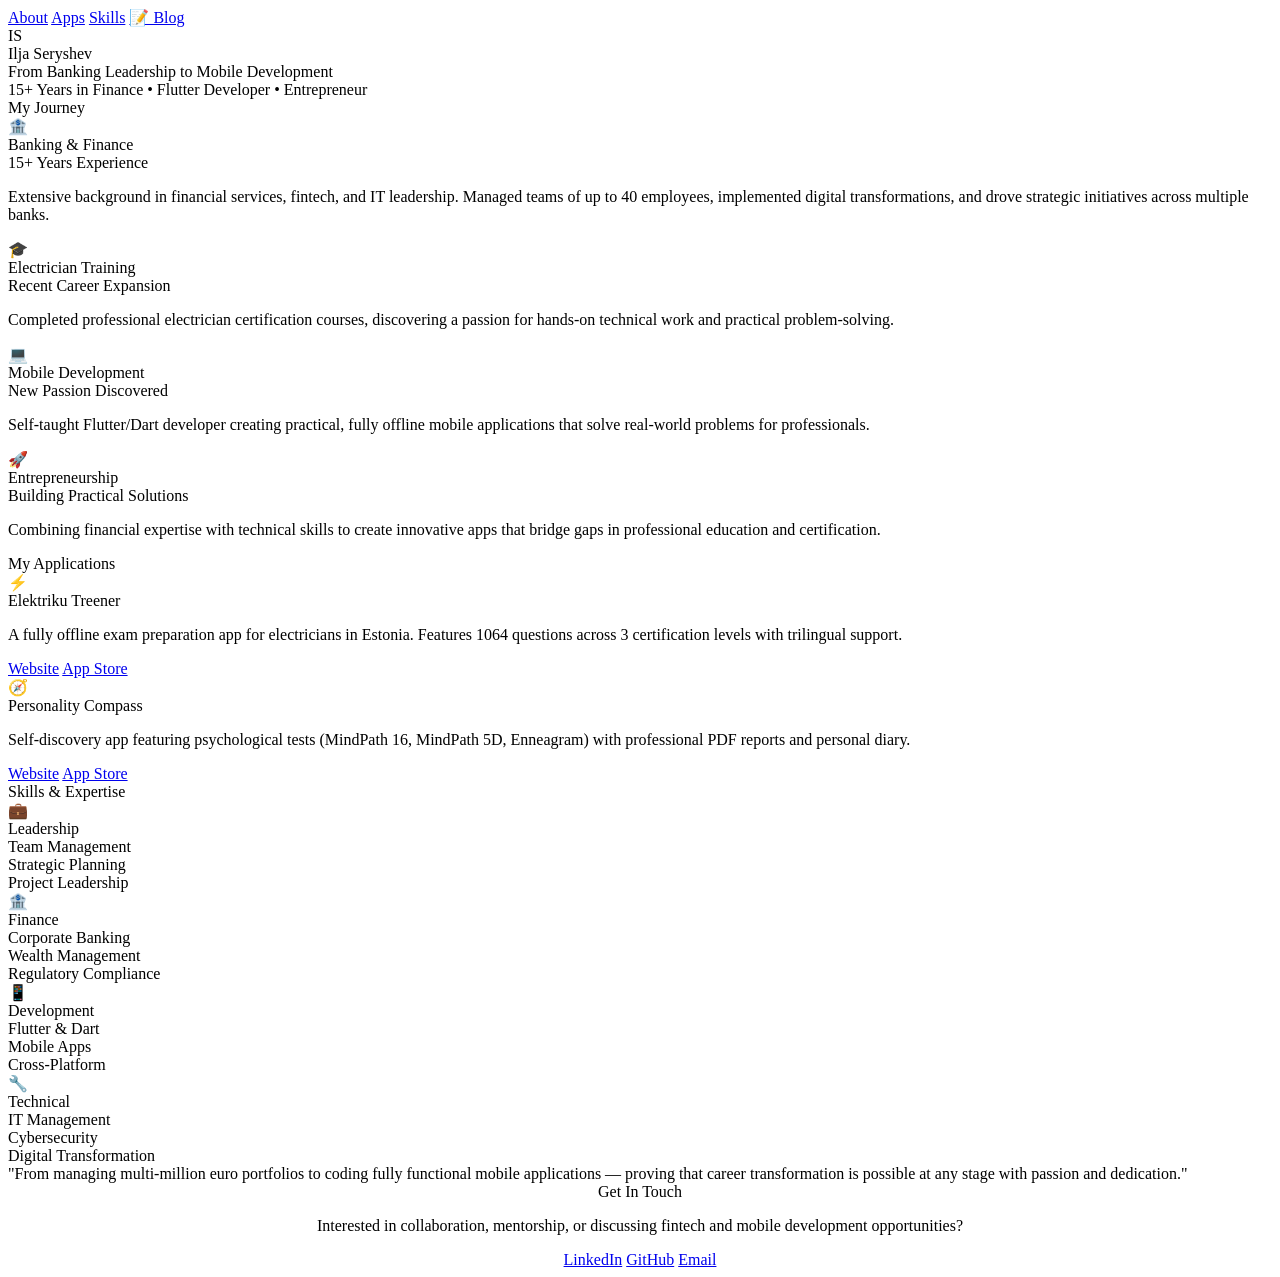
==== commit afc5ae74: "fix: styles links" ====
--- a/index.html
+++ b/index.html
@@ -6,7 +6,7 @@
   <title>Ilja Seryshev - From Banking to Mobile Development</title>
   
   <!-- CSS -->
-  <link rel="stylesheet" href="/css/main.css">
+  <link rel="stylesheet" href="/my-portfolio/css/main.css">
 </head>
 <body>
   <div class="container">
